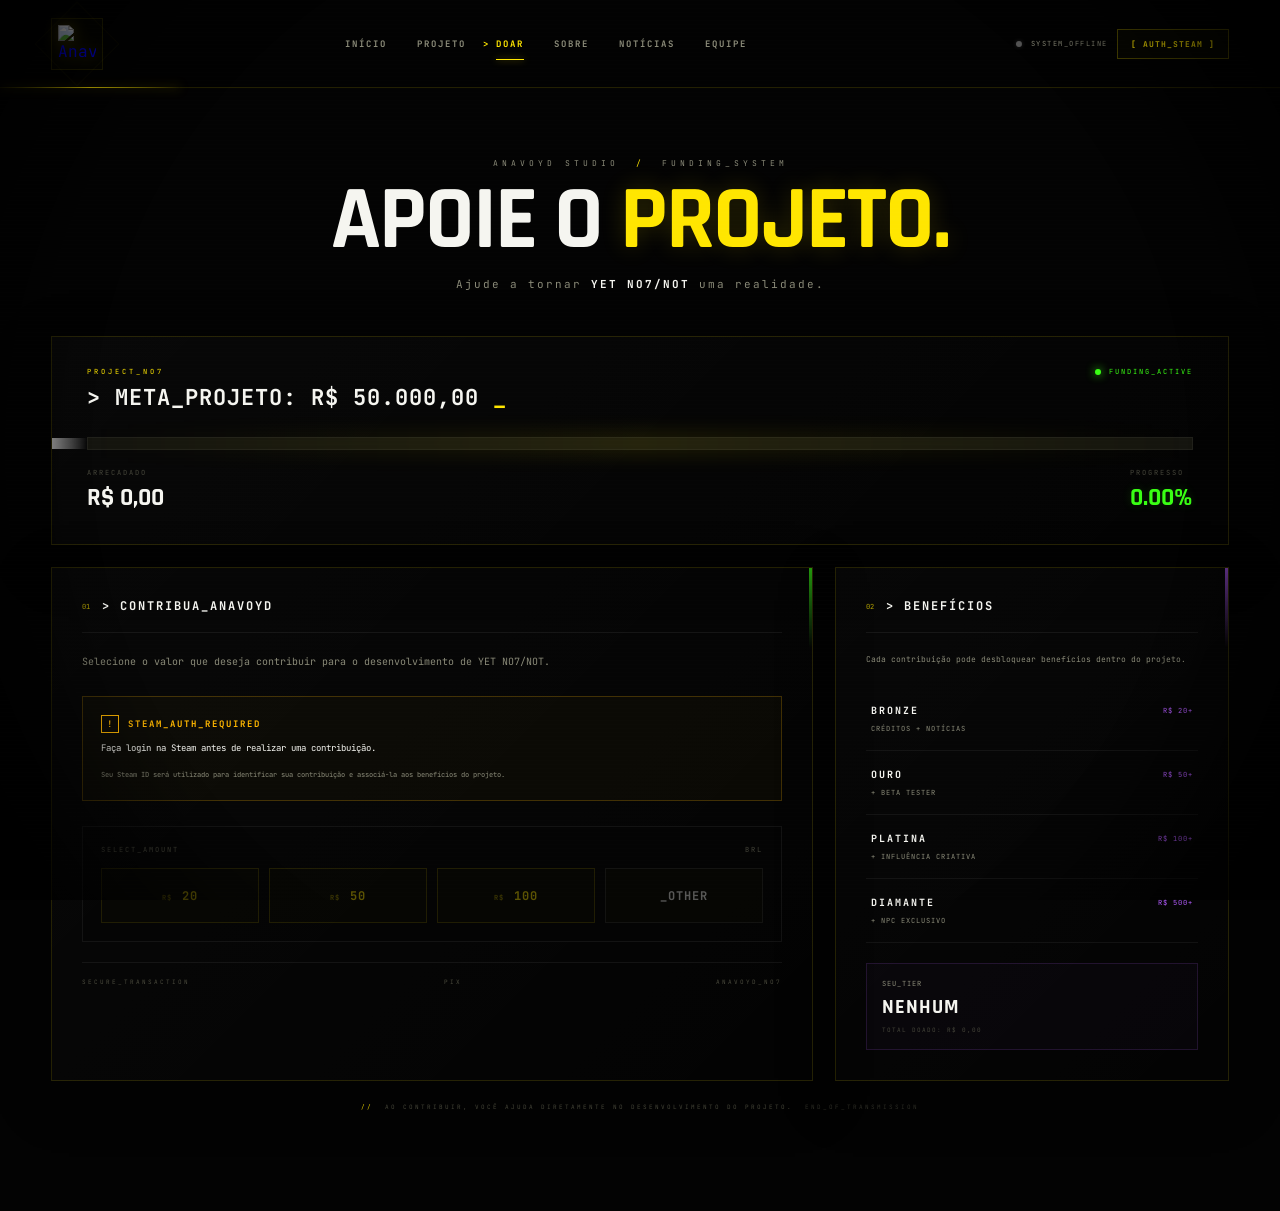
==== index.html @ 427c5f51 "V3" ====
<!doctype html>
<html lang="pt-BR">

<head>

    <meta charset="utf-8">

    <meta
        name="viewport"
        content="width=device-width, initial-scale=1.0"
    >

    <meta
        name="description"
        content="Anavoyd Studio — Apoie o desenvolvimento de YET NO7/NOT"
    >

    <title>Anavoyd — Doar</title>

    <link
        rel="icon"
        type="image/x-icon"
        href="images/anavoyd.ico"
    >

    <link
        rel="stylesheet"
        href="css/style.css"
    >

    <link
        rel="preconnect"
        href="https://fonts.googleapis.com"
    >

    <link
        rel="preconnect"
        href="https://fonts.gstatic.com"
        crossorigin
    >

    <link
        href="https://fonts.googleapis.com/css2?family=JetBrains+Mono:wght@300;400;700&family=Rajdhani:wght@500;700&display=swap"
        rel="stylesheet"
    >


    <!-- =====================================================
         FIREBASE
    ====================================================== -->

    <script type="module">

        import {
            initializeApp
        } from "https://www.gstatic.com/firebasejs/9.22.0/firebase-app.js";

        import {
            getFirestore
        } from "https://www.gstatic.com/firebasejs/9.22.0/firebase-firestore.js";


        const firebaseConfig = {

            apiKey:
                "AIzaSyAVt79Qbzzy_sz0B_B2kDgjK9oX3xMTt6Y",

            authDomain:
                "anavoydstudiodonate.firebaseapp.com",

            projectId:
                "anavoydstudiodonate",

            storageBucket:
                "anavoydstudiodonate.firebasestorage.app",

            messagingSenderId:
                "30138913339",

            appId:
                "1:30138913339:web:ad95b9d1d5a580e8cd821e",

            measurementId:
                "G-1783LPREVW"

        };


        const app =
            initializeApp(firebaseConfig);


        window.db =
            getFirestore(app);

    </script>

</head>


<body>


    <!-- =====================================================
         FUNDO
    ====================================================== -->

    <div class="bg-back-image"></div>

    <div class="crt-overlay"></div>

    <div class="vignette"></div>


    <!-- =====================================================
         CONTAINER
    ====================================================== -->

    <div class="terminal-container">


        <!-- =================================================
             HEADER
        ================================================== -->

        <header class="sys-header">


            <!-- LOGO -->

            <a
                href="inicio.html"
                class="brand-link"
            >

                <div class="logo-box">

                    <img
                        src="images/anavoyd.png"
                        alt="Anavoyd Studio"
                        class="brand-img"
                    >

                </div>

            </a>


            <!-- NAVEGAÇÃO -->

            <nav class="main-nav">

                <a href="inicio.html">
                    INÍCIO
                </a>

                <a href="projeto.html">
                    PROJETO
                </a>

                <a
                    href="index.html"
                    class="active"
                >
                    DOAR
                </a>

                <a href="sobre.html">
                    SOBRE
                </a>

                <a href="noticias.html">
                    NOTÍCIAS
                </a>

                <a href="equipe.html">
                    EQUIPE
                </a>

            </nav>


            <!-- STEAM -->

            <div class="auth-box">

                <span
                    id="statusIndicator"
                    class="status-indicator offline"
                ></span>

                <span
                    id="steamStatus"
                    class="sys-text"
                >
                    SYSTEM_OFFLINE
                </span>

                <button
                    id="steamBtn"
                    class="cyber-btn auth-btn"
                >
                    [ AUTH_STEAM ]
                </button>

            </div>

        </header>


        <!-- =================================================
             CONTEÚDO
        ================================================== -->

        <main class="donation-page">


            <!-- =================================================
                 INTRO
            ================================================== -->

            <section class="donation-intro">

                <div class="system-label">

                    ANAVOYD STUDIO
                    <span>/</span>
                    FUNDING_SYSTEM

                </div>


                <h1>

                    APOIE O
                    <span>PROJETO.</span>

                </h1>


                <p>

                    Ajude a tornar
                    <strong>
                        YET NO7/NOT
                    </strong>
                    uma realidade.

                </p>

            </section>


            <!-- =================================================
                 META
            ================================================== -->

            <section class="donation-goal cyber-panel">


                <div class="goal-header">

                    <div>

                        <span class="terminal-label">
                            PROJECT_NO7
                        </span>

                        <h2 id="meta-title">

                            &gt; META_PROJETO:
                            R$ 50.000,00

                            <span class="cursor">
                                _
                            </span>

                        </h2>

                    </div>


                    <div class="goal-status">

                        <span class="status-dot"></span>

                        FUNDING_ACTIVE

                    </div>

                </div>


                <!-- BARRA -->

                <div class="bar-container">

                    <div class="bar-track"></div>

                    <div
                        id="progress"
                        class="bar-fill"
                        style="width: 0%;"
                    ></div>

                    <div class="bar-glow"></div>

                </div>


                <!-- ESTATÍSTICAS -->

                <div class="meta-stats">

                    <div>

                        <span class="stat-label">
                            ARRECADADO
                        </span>

                        <span
                            id="currentAmount"
                            class="stat-value"
                        >
                            R$ 0,00
                        </span>

                    </div>


                    <div class="percentage-box">

                        <span class="stat-label">
                            PROGRESSO
                        </span>

                        <span
                            id="percentage"
                            class="stat-value highlight-green"
                        >
                            0.00%
                        </span>

                    </div>

                </div>

            </section>


            <!-- =================================================
                 ÁREA PRINCIPAL
            ================================================== -->

            <section class="donation-grid">


                <!-- =================================================
                     DOAÇÃO
                ================================================== -->

                <div class="donation-main cyber-panel block-green">


                    <div class="panel-heading">

                        <span class="panel-index">
                            01
                        </span>

                        <h2 class="panel-title">
                            &gt; CONTRIBUA_ANAVOYD
                        </h2>

                    </div>


                    <p class="donation-description">

                        Selecione o valor que deseja
                        contribuir para o desenvolvimento
                        de YET NO7/NOT.

                    </p>


                    <!-- =================================================
                         STEAM
                    ================================================== -->

                    <div
                        id="steamWarning"
                        class="warning-box"
                    >

                        <div class="warning-title">

                            <span class="warning-icon">
                                !
                            </span>

                            STEAM_AUTH_REQUIRED

                        </div>


                        <p>

                            Faça login na Steam antes de
                            realizar uma contribuição.

                        </p>


                        <small>

                            Seu Steam ID será utilizado para
                            identificar sua contribuição e
                            associá-la aos benefícios do projeto.

                        </small>

                    </div>


                    <!-- =================================================
                         PIX
                    ================================================== -->

                    <div class="donation-selector">


                        <div class="selector-header">

                            <span>
                                SELECT_AMOUNT
                            </span>

                            <span>
                                BRL
                            </span>

                        </div>


                        <div
                            id="pixButtonsContainer"
                            class="pix-btns disabled"
                        >

                            <button
                                class="btn-pix cyber-btn"
                                data-amount="20"
                            >
                                <span>R$</span>
                                20
                            </button>


                            <button
                                class="btn-pix cyber-btn"
                                data-amount="50"
                            >
                                <span>R$</span>
                                50
                            </button>


                            <button
                                class="btn-pix cyber-btn"
                                data-amount="100"
                            >
                                <span>R$</span>
                                100
                            </button>


                            <button
                                id="pixCustomBtn"
                                class="btn-pix cyber-btn custom"
                            >
                                _OTHER
                            </button>

                        </div>

                    </div>


                    <div class="donation-footer">

                        <span>
                            SECURE_TRANSACTION
                        </span>

                        <span>
                            PIX
                        </span>

                        <span>
                            ANAVOYD_NO7
                        </span>

                    </div>

                </div>


                <!-- =================================================
                     TIERS
                ================================================== -->

                <aside
                    class="donation-tiers cyber-panel block-purple"
                >


                    <div class="panel-heading">

                        <span class="panel-index">
                            02
                        </span>

                        <h2 class="panel-title">
                            &gt; BENEFÍCIOS
                        </h2>

                    </div>


                    <p class="tier-intro">

                        Cada contribuição pode desbloquear
                        benefícios dentro do projeto.

                    </p>


                    <div class="tier-list">


                        <div class="tier-item">

                            <div>

                                <span class="tier-name">
                                    BRONZE
                                </span>

                                <span class="tier-value">
                                    R$ 20+
                                </span>

                            </div>

                            <span class="tier-desc">
                                CRÉDITOS + NOTÍCIAS
                            </span>

                        </div>


                        <div class="tier-item">

                            <div>

                                <span class="tier-name">
                                    OURO
                                </span>

                                <span class="tier-value">
                                    R$ 50+
                                </span>

                            </div>

                            <span class="tier-desc">
                                + BETA TESTER
                            </span>

                        </div>


                        <div class="tier-item">

                            <div>

                                <span class="tier-name">
                                    PLATINA
                                </span>

                                <span class="tier-value">
                                    R$ 100+
                                </span>

                            </div>

                            <span class="tier-desc">
                                + INFLUÊNCIA CRIATIVA
                            </span>

                        </div>


                        <div class="tier-item">

                            <div>

                                <span class="tier-name">
                                    DIAMANTE
                                </span>

                                <span class="tier-value">
                                    R$ 500+
                                </span>

                            </div>

                            <span class="tier-desc">
                                + NPC EXCLUSIVO
                            </span>

                        </div>

                    </div>


                    <!-- TIER ATUAL -->

                    <div
                        id="currentTier"
                        class="tier-status"
                    >

                        <span>
                            SEU_TIER
                        </span>

                        <strong class="status-null">
                            NENHUM
                        </strong>

                        <small>
                            TOTAL DOADO:
                            R$ 0,00
                        </small>

                    </div>

                </aside>

            </section>


            <!-- =================================================
                 AVISO FINAL
            ================================================== -->

            <section class="donation-note">

                <span class="note-symbol">
                    //
                </span>

                <span>
                    AO CONTRIBUIR, VOCÊ AJUDA DIRETAMENTE
                    NO DESENVOLVIMENTO DO PROJETO.
                </span>

                <span class="note-end">
                    END_OF_TRANSMISSION
                </span>

            </section>

        </main>

    </div>


    <!-- =====================================================
         MODAL PIX
    ====================================================== -->

    <div
        id="pixModal"
        class="modal hidden"
    >

        <div
            class="modal-content cyber-panel highlight-panel"
        >

            <div class="modal-header">

                <h3>
                    &gt; UPLINK_PAGAMENTO
                </h3>

                <button
                    id="closePixBtn"
                    class="close-btn"
                >
                    [X]
                </button>

            </div>


            <div
                id="qrcode"
                class="qr-box"
            ></div>


            <div class="input-group">

                <label for="pixKeyDisplay">
                    CHAVE_PIX_CÓPIA_COLA:
                </label>

                <input
                    type="text"
                    id="pixKeyDisplay"
                    class="cyber-input"
                    value=""
                    readonly
                >

            </div>


            <button
                id="confirmPixBtn"
                class="cyber-btn confirm-btn"
            >
                &gt; CONFIRMAR_PAGAMENTO
            </button>

        </div>

    </div>


    <!-- =====================================================
         QR CODE
    ====================================================== -->

    <script
        src="https://cdnjs.cloudflare.com/ajax/libs/qrcodejs/1.0.0/qrcode.min.js"
    ></script>


    <!-- =====================================================
         JAVASCRIPT PRINCIPAL
    ====================================================== -->

    <script
        type="module"
        src="js/main.js"
    ></script>


</body>

</html>
---- css/style.css ----
/* =========================================================
   ANAVOYD STUDIO — DONATION SYSTEM
========================================================= */

:root {

    --black: #030303;
    --black-soft: #080808;
    --black-panel: #0b0b09;

    --yellow: #ffe600;
    --gold: #ffb700;

    --white: #f5f5f0;
    --gray: #8a8a78;
    --dark-gray: #45453a;

    --green: #39ff14;
    --purple: #b45cff;

    --border: rgba(255, 230, 0, 0.13);
    --border-soft: rgba(255, 255, 255, 0.06);

    --font-mono:
        'JetBrains Mono',
        monospace;

    --font-display:
        'Rajdhani',
        sans-serif;
}


/* =========================================================
   RESET
========================================================= */

* {
    margin: 0;
    padding: 0;
    box-sizing: border-box;
}


html {
    width: 100%;
    min-height: 100%;
    background: var(--black);
    scroll-behavior: smooth;
}


body {

    width: 100%;
    min-height: 100vh;

    background: var(--black);

    color: var(--white);

    font-family: var(--font-mono);

    overflow-x: hidden;

    position: relative;
}


/* =========================================================
   SELEÇÃO
========================================================= */

::selection {

    background: var(--yellow);
    color: #000;

}


/* =========================================================
   FUNDO
========================================================= */

body::before {

    content: "";

    position: fixed;

    inset: 0;

    pointer-events: none;

    background:

        radial-gradient(
            circle at 50% 40%,
            rgba(255, 230, 0, 0.055),
            transparent 25%
        ),

        radial-gradient(
            circle at 15% 80%,
            rgba(255, 183, 0, 0.035),
            transparent 25%
        ),

        radial-gradient(
            circle at 85% 15%,
            rgba(180, 92, 255, 0.025),
            transparent 25%
        );

    z-index: -20;

}


/* =========================================================
   IMAGEM DE FUNDO
========================================================= */

.bg-back-image {

    position: fixed;

    inset: 0;

    z-index: -30;

    background:

        linear-gradient(
            rgba(0,0,0,0.84),
            rgba(0,0,0,0.93)
        ),

        url("../images/background.jpg");

    background-position: center;
    background-size: cover;

    filter:
        grayscale(1)
        contrast(1.2);

    opacity: 0.16;

    animation:
        backgroundBreath 12s ease-in-out infinite;

}


@keyframes backgroundBreath {

    0%,
    100% {
        transform: scale(1);
        opacity: 0.12;
    }

    50% {
        transform: scale(1.04);
        opacity: 0.19;
    }

}


/* =========================================================
   GRID TECNOLÓGICO
========================================================= */

.bg-back-image::after {

    content: "";

    position: absolute;

    inset: 0;

    background:

        linear-gradient(
            rgba(255,230,0,0.025) 1px,
            transparent 1px
        ),

        linear-gradient(
            90deg,
            rgba(255,230,0,0.025) 1px,
            transparent 1px
        );

    background-size: 55px 55px;

    transform:
        perspective(650px)
        rotateX(60deg)
        scale(1.7);

    transform-origin:
        center bottom;

    animation:
        gridTravel 20s linear infinite;

}


@keyframes gridTravel {

    from {
        background-position:
            0 0,
            0 0;
    }

    to {
        background-position:
            0 55px,
            55px 0;
    }

}


/* =========================================================
   CRT
========================================================= */

.crt-overlay {

    position: fixed;

    inset: 0;

    pointer-events: none;

    z-index: 90;

    background:

        repeating-linear-gradient(
            0deg,
            transparent 0,
            transparent 3px,
            rgba(255,255,255,0.018) 4px
        );

    opacity: 0.8;

    animation:
        crtMove 9s linear infinite;

}


@keyframes crtMove {

    from {
        background-position: 0 0;
    }

    to {
        background-position: 0 100vh;
    }

}


/* =========================================================
   VINHETA
========================================================= */

.vignette {

    position: fixed;

    inset: 0;

    pointer-events: none;

    z-index: 95;

    background:

        radial-gradient(
            circle at center,
            transparent 70%,
            rgba(0,0,0,0.9) 100%
        );

}


/* =========================================================
   PARTÍCULAS
========================================================= */

body::after {

    content: "";

    position: fixed;

    inset: 0;

    pointer-events: none;

    z-index: -2;

    background-image:

        radial-gradient(
            circle,
            rgba(255,230,0,0.5) 1px,
            transparent 1px
        );

    background-size:
        130px 130px;

    opacity: 0.18;

    animation:
        particleDrift 25s linear infinite;

}


@keyframes particleDrift {

    from {
        background-position:
            0 0;
    }

    to {
        background-position:
            130px -130px;
    }

}


/* =========================================================
   CONTAINER
========================================================= */

.terminal-container {

    position: relative;

    width: 100%;

    min-height: 100vh;

    padding-bottom: 70px;

}


/* =========================================================
   HEADER
========================================================= */

.sys-header {

    position: sticky;

    top: 0;

    width: 100%;

    min-height: 88px;

    padding:
        0 4%;

    display: flex;

    align-items: center;

    justify-content: space-between;

    gap: 30px;

    background:
        rgba(3,3,3,0.78);

    border-bottom:
        1px solid
        var(--border);

    backdrop-filter:
        blur(12px);

    z-index: 50;

    animation:
        headerAppear 0.8s ease both;

}


@keyframes headerAppear {

    from {

        opacity: 0;

        transform:
            translateY(-20px);

    }

    to {

        opacity: 1;

        transform:
            translateY(0);

    }

}


/* =========================================================
   LINHA DO HEADER
========================================================= */

.sys-header::after {

    content: "";

    position: absolute;

    left: 0;

    bottom: -1px;

    width: 180px;

    height: 1px;

    background:

        linear-gradient(
            90deg,
            transparent,
            var(--yellow),
            transparent
        );

    box-shadow:
        0 0 10px
        rgba(255,230,0,0.5);

    animation:
        headerScan 5s ease-in-out infinite;

}


@keyframes headerScan {

    0%,
    100% {
        left: 0;
        width: 140px;
    }

    50% {
        left: 35%;
        width: 260px;
    }

    75% {
        left: 70%;
        width: 90px;
    }

}


/* =========================================================
   LOGO
========================================================= */

.brand-link {

    display: block;

    text-decoration: none;

}


.logo-box {

    width: 52px;
    height: 52px;

    display: flex;

    align-items: center;
    justify-content: center;

    border:
        1px solid
        var(--border);

    background:
        rgba(255,230,0,0.015);

    position: relative;

    transition:
        0.3s ease;

}


.logo-box::before {

    content: "";

    position: absolute;

    inset: -5px;

    border:
        1px solid
        rgba(255,230,0,0.04);

    transform:
        rotate(45deg);

    transition:
        0.4s ease;

}


.logo-box:hover {

    border-color:
        rgba(255,230,0,0.5);

    box-shadow:
        0 0 25px
        rgba(255,230,0,0.1);

}


.logo-box:hover::before {

    transform:
        rotate(135deg);

    border-color:
        rgba(255,230,0,0.2);

}


.brand-img {

    width: 38px;
    height: 38px;

    object-fit: contain;

    filter:
        drop-shadow(
            0 0 8px
            rgba(255,230,0,0.35)
        );

    transition:
        0.3s ease;

}


.logo-box:hover .brand-img {

    transform:
        scale(1.08);

}


/* =========================================================
   NAVEGAÇÃO
========================================================= */

.main-nav {

    display: flex;

    align-items: center;

    justify-content: center;

    gap: 30px;

    flex: 1;

}


.main-nav a {

    position: relative;

    color:
        var(--gray);

    text-decoration: none;

    font-size: 9px;

    font-weight: 700;

    letter-spacing: 2px;

    padding:
        12px 0;

    transition:
        0.25s ease;

}


.main-nav a::before {

    content: ">";

    position: absolute;

    left: -13px;

    color:
        var(--yellow);

    opacity: 0;

    transform:
        translateX(-5px);

    transition:
        0.25s ease;

}


.main-nav a::after {

    content: "";

    position: absolute;

    left: 0;

    bottom: 2px;

    width: 0;

    height: 1px;

    background:
        var(--yellow);

    box-shadow:
        0 0 7px
        rgba(255,230,0,0.6);

    transition:
        width 0.3s ease;

}


.main-nav a:hover {

    color:
        var(--white);

    transform:
        translateY(-2px);

}


.main-nav a:hover::before,
.main-nav a.active::before {

    opacity: 1;

    transform:
        translateX(0);

}


.main-nav a:hover::after,
.main-nav a.active::after {

    width: 100%;

}


.main-nav a.active {

    color:
        var(--yellow);

}


/* =========================================================
   AUTH
========================================================= */

.auth-box {

    min-width: 240px;

    display: flex;

    align-items: center;

    justify-content: flex-end;

    gap: 9px;

}


.status-indicator {

    width: 6px;
    height: 6px;

    border-radius: 50%;

}


.status-indicator.offline {

    background:
        #555;

    box-shadow:
        0 0 5px
        rgba(255,255,255,0.15);

}


.status-indicator.online {

    background:
        var(--green);

    box-shadow:
        0 0 10px
        var(--green);

    animation:
        statusPulse 1.5s infinite;

}


@keyframes statusPulse {

    50% {
        opacity: 0.35;
        transform: scale(0.7);
    }

}


.sys-text {

    color:
        var(--gray);

    font-size: 7px;

    letter-spacing: 1.5px;

}


/* =========================================================
   BOTÃO BASE
========================================================= */

.cyber-btn {

    position: relative;

    border:
        1px solid
        rgba(255,230,0,0.3);

    background:
        rgba(255,230,0,0.025);

    color:
        var(--yellow);

    font-family:
        var(--font-mono);

    font-weight:
        700;

    cursor:
        pointer;

    overflow:
        hidden;

    transition:
        color 0.25s,
        background 0.25s,
        border 0.25s,
        box-shadow 0.25s,
        transform 0.25s;

}


.cyber-btn::before {

    content: "";

    position: absolute;

    top: 0;

    left: -100%;

    width: 100%;

    height: 100%;

    background:
        linear-gradient(
            90deg,
            transparent,
            rgba(255,230,0,0.15),
            transparent
        );

    transition:
        left 0.45s ease;

}


.cyber-btn:hover::before {

    left: 100%;

}


.cyber-btn:hover {

    color:
        #000;

    background:
        var(--yellow);

    border-color:
        var(--yellow);

    box-shadow:
        0 0 20px
        rgba(255,230,0,0.2);

    transform:
        translateY(-2px);

}


.cyber-btn:active {

    transform:
        translateY(0)
        scale(0.97);

}


/* =========================================================
   AUTH BUTTON
========================================================= */

.auth-btn {

    padding:
        9px 13px;

    font-size:
        8px;

    letter-spacing:
        1px;

}


/* =========================================================
   PÁGINA DE DOAÇÃO
========================================================= */

.donation-page {

    width:
        min(1250px, 92%);

    margin:
        0 auto;

    padding:
        70px 0 30px;

}


/* =========================================================
   INTRO
========================================================= */

.donation-intro {

    text-align:
        center;

    margin-bottom:
        45px;

    animation:
        introReveal 0.9s ease both;

}


@keyframes introReveal {

    from {

        opacity: 0;

        transform:
            translateY(25px);

        filter:
            blur(8px);

    }

    to {

        opacity: 1;

        transform:
            translateY(0);

        filter:
            blur(0);

    }

}


.system-label {

    color:
        var(--gray);

    font-size:
        8px;

    letter-spacing:
        4px;

    margin-bottom:
        15px;

}


.system-label span {

    color:
        var(--yellow);

    margin:
        0 8px;

}


.donation-intro h1 {

    font-family:
        var(--font-display);

    font-size:
        clamp(55px, 7vw, 95px);

    line-height:
        0.85;

    letter-spacing:
        -2px;

}


.donation-intro h1 span {

    color:
        var(--yellow);

    text-shadow:
        0 0 25px
        rgba(255,230,0,0.18);

}


.donation-intro p {

    margin-top:
        18px;

    color:
        var(--gray);

    font-size:
        11px;

    letter-spacing:
        2px;

}


.donation-intro strong {

    color:
        var(--white);

}


/* =========================================================
   PAINEL GERAL
========================================================= */

.cyber-panel {

    position:
        relative;

    background:
        linear-gradient(
            135deg,
            rgba(255,255,255,0.025),
            rgba(255,255,255,0.005)
        );

    border:
        1px solid
        var(--border);

    box-shadow:
        0 15px 50px
        rgba(0,0,0,0.35);

    overflow:
        hidden;

}


.cyber-panel::before {

    content: "";

    position:
        absolute;

    top: 0;

    left: -100%;

    width: 35%;

    height: 1px;

    background:
        linear-gradient(
            90deg,
            transparent,
            var(--yellow),
            transparent
        );

    animation:
        panelScan 7s linear infinite;

}


@keyframes panelScan {

    0% {
        left: -40%;
    }

    100% {
        left: 140%;
    }

}


/* =========================================================
   META
========================================================= */

.donation-goal {

    padding:
        30px 35px;

    margin-bottom:
        22px;

    animation:
        panelAppear 0.8s 0.15s ease both;

}


@keyframes panelAppear {

    from {

        opacity: 0;

        transform:
            translateY(25px);

    }

    to {

        opacity: 1;

        transform:
            translateY(0);

    }

}


.goal-header {

    display:
        flex;

    justify-content:
        space-between;

    align-items:
        flex-start;

    gap:
        30px;

    margin-bottom:
        25px;

}


.terminal-label {

    display:
        block;

    color:
        var(--yellow);

    font-size:
        7px;

    letter-spacing:
        3px;

    margin-bottom:
        7px;

}


#meta-title {

    font-family:
        var(--font-mono);

    font-size:
        clamp(15px, 2vw, 22px);

    font-weight:
        700;

    letter-spacing:
        1px;

}


.cursor {

    color:
        var(--yellow);

    animation:
        cursorBlink 0.9s infinite;

}


@keyframes cursorBlink {

    50% {
        opacity: 0;
    }

}


.goal-status {

    display:
        flex;

    align-items:
        center;

    gap:
        8px;

    color:
        var(--green);

    font-size:
        7px;

    letter-spacing:
        2px;

    white-space:
        nowrap;

}


.status-dot {

    width:
        6px;

    height:
        6px;

    background:
        var(--green);

    border-radius:
        50%;

    box-shadow:
        0 0 10px
        var(--green);

    animation:
        statusPulse 1.4s infinite;

}


/* =========================================================
   BARRA
========================================================= */

.bar-container {

    position:
        relative;

    width:
        100%;

    height:
        13px;

    margin:
        10px 0 18px;

}


.bar-track {

    position:
        absolute;

    inset:
        0;

    background:
        #15150f;

    border:
        1px solid
        rgba(255,255,255,0.05);

}


.bar-fill {

    position:
        absolute;

    left:
        0;

    top:
        1px;

    bottom:
        1px;

    width:
        0%;

    background:
        linear-gradient(
            90deg,
            #8c7d00,
            var(--yellow),
            #fff27a
        );

    box-shadow:
        0 0 18px
        rgba(255,230,0,0.5);

    transition:
        width 1.5s
        cubic-bezier(.22,.61,.36,1);

}


.bar-fill::after {

    content: "";

    position:
        absolute;

    top: 0;

    left: -80px;

    width: 80px;

    height: 100%;

    background:
        linear-gradient(
            90deg,
            transparent,
            rgba(255,255,255,0.65),
            transparent
        );

    animation:
        progressShine 2.5s linear infinite;

}


@keyframes progressShine {

    to {
        left: 100%;
    }

}


.bar-glow {

    position:
        absolute;

    inset:
        -8px 0;

    pointer-events:
        none;

    background:
        linear-gradient(
            90deg,
            transparent,
            rgba(255,230,0,0.08),
            transparent
        );

    filter:
        blur(8px);

}


/* =========================================================
   ESTATÍSTICAS
========================================================= */

.meta-stats {

    display:
        flex;

    justify-content:
        space-between;

    align-items:
        flex-end;

}


.meta-stats > div {

    display:
        flex;

    flex-direction:
        column;

    gap:
        5px;

}


.stat-label {

    color:
        var(--dark-gray);

    font-size:
        7px;

    letter-spacing:
        2px;

}


.stat-value {

    color:
        var(--white);

    font-family:
        var(--font-display);

    font-size:
        25px;

    font-weight:
        700;

}


.highlight-green {

    color:
        var(--green);

    text-shadow:
        0 0 10px
        rgba(57,255,20,0.18);

}


/* =========================================================
   GRID
========================================================= */

.donation-grid {

    display:
        grid;

    grid-template-columns:
        minmax(0, 1.55fr)
        minmax(300px, 0.8fr);

    gap:
        22px;

}


/* =========================================================
   DOAÇÃO
========================================================= */

.donation-main {

    padding:
        30px;

    animation:
        panelAppear 0.8s 0.25s ease both;

}


.donation-tiers {

    padding:
        30px;

    animation:
        panelAppear 0.8s 0.4s ease both;

}


/* =========================================================
   CABEÇALHO DOS PAINÉIS
========================================================= */

.panel-heading {

    display:
        flex;

    align-items:
        center;

    gap:
        12px;

    padding-bottom:
        18px;

    margin-bottom:
        20px;

    border-bottom:
        1px solid
        var(--border-soft);

}


.panel-index {

    color:
        var(--yellow);

    font-size:
        7px;

    opacity:
        0.7;

}


.panel-title {

    font-size:
        12px;

    letter-spacing:
        2px;

}


/* =========================================================
   DESCRIÇÃO
========================================================= */

.donation-description {

    color:
        var(--gray);

    font-size:
        10px;

    line-height:
        1.8;

    max-width:
        650px;

    margin-bottom:
        25px;

}


/* =========================================================
   WARNING STEAM
========================================================= */

.warning-box {

    position:
        relative;

    padding:
        18px;

    margin-bottom:
        25px;

    border:
        1px solid
        rgba(255,183,0,0.22);

    background:
        rgba(255,183,0,0.025);

    color:
        var(--gray);

    animation:
        warningPulse 4s ease-in-out infinite;

}


@keyframes warningPulse {

    0%,
    100% {
        border-color:
            rgba(255,183,0,0.16);
    }

    50% {
        border-color:
            rgba(255,183,0,0.38);
    }

}


.warning-title {

    display:
        flex;

    align-items:
        center;

    gap:
        9px;

    color:
        var(--gold);

    font-size:
        9px;

    font-weight:
        700;

    letter-spacing:
        2px;

    margin-bottom:
        9px;

}


.warning-icon {

    display:
        inline-flex;

    align-items:
        center;

    justify-content:
        center;

    width:
        18px;

    height:
        18px;

    border:
        1px solid
        var(--gold);

    color:
        var(--gold);

    font-weight:
        700;

}


.warning-box p {

    font-size:
        9px;

    color:
        var(--white);

    margin-bottom:
        7px;

}


.warning-box small {

    color:
        var(--gray);

    font-size:
        7px;

    line-height:
        1.7;

}


/* =========================================================
   SELETOR
========================================================= */

.donation-selector {

    border:
        1px solid
        var(--border-soft);

    padding:
        18px;

    background:
        rgba(0,0,0,0.22);

}


.selector-header {

    display:
        flex;

    justify-content:
        space-between;

    color:
        var(--dark-gray);

    font-size:
        7px;

    letter-spacing:
        2px;

    margin-bottom:
        14px;

}


.pix-btns {

    display:
        grid;

    grid-template-columns:
        repeat(4, 1fr);

    gap:
        10px;

}


.btn-pix {

    min-height:
        55px;

    font-size:
        12px;

    letter-spacing:
        1px;

}


.btn-pix span {

    font-size:
        7px;

    opacity:
        0.6;

    margin-right:
        2px;

}


.btn-pix.custom {

    color:
        var(--white);

    border-color:
        rgba(255,255,255,0.15);

}


.btn-pix.custom:hover {

    color:
        #000;

    border-color:
        var(--white);

    background:
        var(--white);

}


/* =========================================================
   ESTADO DESABILITADO
========================================================= */

.pix-btns.disabled {

    opacity:
        0.35;

}


.pix-btns.disabled .cyber-btn {

    cursor:
        not-allowed;

}


.pix-btns.disabled .cyber-btn:hover {

    transform:
        none;

    color:
        var(--yellow);

    background:
        rgba(255,230,0,0.025);

    border-color:
        rgba(255,230,0,0.3);

    box-shadow:
        none;

}


/* =========================================================
   FOOTER DA DOAÇÃO
========================================================= */

.donation-footer {

    display:
        flex;

    justify-content:
        space-between;

    margin-top:
        20px;

    padding-top:
        15px;

    border-top:
        1px solid
        var(--border-soft);

    color:
        #4a4a3d;

    font-size:
        6px;

    letter-spacing:
        2px;

}


/* =========================================================
   TIERS
========================================================= */

.tier-intro {

    color:
        var(--gray);

    font-size:
        8px;

    line-height:
        1.7;

    margin-bottom:
        20px;

}


.tier-list {

    display:
        flex;

    flex-direction:
        column;

}


.tier-item {

    position:
        relative;

    display:
        flex;

    flex-direction:
        column;

    gap:
        7px;

    padding:
        17px 5px;

    border-bottom:
        1px solid
        var(--border-soft);

    transition:
        0.3s ease;

}


.tier-item::before {

    content:
        "";

    position:
        absolute;

    left:
        -30px;

    top:
        0;

    width:
        2px;

    height:
        100%;

    background:
        var(--purple);

    transform:
        scaleY(0);

    transform-origin:
        bottom;

    transition:
        transform
        0.3s ease;

}


.tier-item:hover {

    padding-left:
        12px;

    background:
        rgba(180,92,255,0.025);

}


.tier-item:hover::before {

    transform:
        scaleY(1);

}


.tier-item > div {

    display:
        flex;

    justify-content:
        space-between;

    align-items:
        center;

}


.tier-name {

    color:
        var(--white);

    font-size:
        10px;

    font-weight:
        700;

    letter-spacing:
        2px;

}


.tier-value {

    color:
        var(--purple);

    font-size:
        7px;

    letter-spacing:
        1px;

}


.tier-desc {

    color:
        var(--gray);

    font-size:
        7px;

    letter-spacing:
        1px;

}


/* =========================================================
   TIER ATUAL
========================================================= */

.tier-status {

    display:
        flex;

    flex-direction:
        column;

    gap:
        6px;

    margin-top:
        20px;

    padding:
        15px;

    border:
        1px solid
        rgba(180,92,255,0.15);

    background:
        rgba(180,92,255,0.025);

    color:
        var(--gray);

    font-size:
        7px;

    letter-spacing:
        1px;

}


.tier-status strong {

    font-family:
        var(--font-display);

    font-size:
        20px;

    color:
        var(--white);

}


.tier-status small {

    color:
        var(--dark-gray);

    font-size:
        6px;

}


/* =========================================================
   NOTA
========================================================= */

.donation-note {

    display:
        flex;

    align-items:
        center;

    justify-content:
        center;

    gap:
        12px;

    margin-top:
        22px;

    color:
        #4c4c3e;

    font-size:
        6px;

    letter-spacing:
        2px;

    text-align:
        center;

}


.note-symbol {

    color:
        var(--yellow);

}


.note-end {

    color:
        #303028;

}


/* =========================================================
   MODAL
========================================================= */

.modal {

    position:
        fixed;

    inset:
        0;

    display:
        flex;

    align-items:
        center;

    justify-content:
        center;

    padding:
        20px;

    background:
        rgba(0,0,0,0.82);

    backdrop-filter:
        blur(8px);

    z-index:
        100;

    animation:
        modalBackground 0.3s ease both;

}


.modal.hidden {

    display:
        none;

}


@keyframes modalBackground {

    from {
        opacity:
            0;
    }

    to {
        opacity:
            1;
    }

}


.modal-content {

    width:
        min(500px, 100%);

    padding:
        28px;

    animation:
        modalAppear 0.4s
        cubic-bezier(.22,.61,.36,1)
        both;

}


@keyframes modalAppear {

    from {

        opacity:
            0;

        transform:
            scale(0.92)
            translateY(20px);

    }

    to {

        opacity:
            1;

        transform:
            scale(1)
            translateY(0);

    }

}


.modal-header {

    display:
        flex;

    justify-content:
        space-between;

    align-items:
        center;

    margin-bottom:
        25px;

}


.modal-header h3 {

    font-size:
        11px;

    letter-spacing:
        2px;

    color:
        var(--yellow);

}


.close-btn {

    border:
        1px solid
        rgba(255,255,255,0.15);

    background:
        transparent;

    color:
        var(--gray);

    padding:
        6px 9px;

    font-family:
        var(--font-mono);

    cursor:
        pointer;

    transition:
        0.25s;

}


.close-btn:hover {

    color:
        var(--yellow);

    border-color:
        var(--yellow);

}


/* =========================================================
   QR
========================================================= */

.qr-box {

    min-height:
        240px;

    display:
        flex;

    align-items:
        center;

    justify-content:
        center;

    padding:
        20px;

    margin-bottom:
        20px;

    background:
        #fff;

    border:
        4px solid
        var(--yellow);

    box-shadow:
        0 0 30px
        rgba(255,230,0,0.15);

}


/* =========================================================
   INPUT
========================================================= */

.input-group {

    display:
        flex;

    flex-direction:
        column;

    gap:
        8px;

    margin-bottom:
        15px;

}


.input-group label {

    color:
        var(--gray);

    font-size:
        7px;

    letter-spacing:
        2px;

}


.cyber-input {

    width:
        100%;

    padding:
        13px;

    background:
        #050505;

    border:
        1px solid
        var(--border);

    color:
        var(--white);

    font-family:
        var(--font-mono);

    font-size:
        9px;

    outline:
        none;

}


.cyber-input:focus {

    border-color:
        var(--yellow);

    box-shadow:
        0 0 15px
        rgba(255,230,0,0.08);

}


.confirm-btn {

    width:
        100%;

    padding:
        13px;

    font-size:
        8px;

}


/* =========================================================
   CORES
========================================================= */

.block-green::after {

    content:
        "";

    position:
        absolute;

    right:
        0;

    top:
        0;

    width:
        3px;

    height:
        80px;

    background:
        linear-gradient(
            var(--green),
            transparent
        );

    opacity:
        0.6;

}


.block-purple::after {

    content:
        "";

    position:
        absolute;

    right:
        0;

    top:
        0;

    width:
        3px;

    height:
        80px;

    background:
        linear-gradient(
            var(--purple),
            transparent
        );

    opacity:
        0.6;

}


/* =========================================================
   ANIMAÇÃO DE ENTRADA DOS TIERS
========================================================= */

.tier-item:nth-child(1) {
    animation:
        tierAppear 0.5s 0.5s ease both;
}

.tier-item:nth-child(2) {
    animation:
        tierAppear 0.5s 0.6s ease both;
}

.tier-item:nth-child(3) {
    animation:
        tierAppear 0.5s 0.7s ease both;
}

.tier-item:nth-child(4) {
    animation:
        tierAppear 0.5s 0.8s ease both;
}


@keyframes tierAppear {

    from {

        opacity:
            0;

        transform:
            translateX(20px);

    }

    to {

        opacity:
            1;

        transform:
            translateX(0);

    }

}


/* =========================================================
   RESPONSIVO — TABLET
========================================================= */

@media (max-width: 1000px) {

    .sys-header {

        padding:
            18px 4%;

        flex-wrap:
            wrap;

    }


    .main-nav {

        order:
            3;

        width:
            100%;

        flex-basis:
            100%;

        padding-top:
            8px;

        padding-bottom:
            5px;

        overflow-x:
            auto;

    }


    .auth-box {

        min-width:
            auto;

    }


    .donation-grid {

        grid-template-columns:
            1fr;

    }


    .donation-tiers {

        order:
            2;

    }

}


/* =========================================================
   RESPONSIVO — MOBILE
========================================================= */

@media (max-width: 700px) {

    .terminal-container {

        padding-bottom:
            30px;

    }


    .sys-header {

        position:
            relative;

        min-height:
            auto;

        padding:
            15px 5%;

        gap:
            15px;

    }


    .logo-box {

        width:
            42px;

        height:
            42px;

    }


    .brand-img {

        width:
            30px;

        height:
            30px;

    }


    .auth-box {

        gap:
            5px;

    }


    .sys-text {

        display:
            none;

    }


    .auth-btn {

        padding:
            8px;

        font-size:
            7px;

    }


    .main-nav {

        gap:
            20px;

        justify-content:
            flex-start;

        padding:
            5px 5px 10px;

        scrollbar-width:
            none;

    }


    .main-nav::-webkit-scrollbar {

        display:
            none;

    }


    .main-nav a {

        flex-shrink:
            0;

        font-size:
            7px;

    }


    .donation-page {

        width:
            92%;

        padding-top:
            45px;

    }


    .donation-intro {

        margin-bottom:
            30px;

    }


    .donation-intro h1 {

        font-size:
            55px;

    }


    .donation-intro p {

        font-size:
            8px;

        line-height:
            1.7;

    }


    .donation-goal {

        padding:
            22px;

    }


    .goal-header {

        flex-direction:
            column;

        gap:
            15px;

    }


    .goal-status {

        align-self:
            flex-start;

    }


    .meta-stats {

        align-items:
            flex-start;

    }


    .stat-value {

        font-size:
            21px;

    }


    .donation-main,
    .donation-tiers {

        padding:
            22px;

    }


    .pix-btns {

        grid-template-columns:
            repeat(2, 1fr);

    }


    .donation-footer {

        flex-wrap:
            wrap;

        gap:
            8px;

    }


    .donation-note {

        flex-direction:
            column;

        line-height:
            1.7;

    }

}


/* =========================================================
   RESPONSIVO — CELULAR PEQUENO
========================================================= */

@media (max-width: 430px) {

    .main-nav {

        gap:
            16px;

    }


    .donation-intro h1 {

        font-size:
            45px;

    }


    #meta-title {

        font-size:
            12px;

    }


    .stat-value {

        font-size:
            18px;

    }


    .btn-pix {

        min-height:
            50px;

    }


    .tier-name {

        font-size:
            9px;

    }

}


/* =========================================================
   REDUZIR ANIMAÇÕES
========================================================= */

@media (prefers-reduced-motion: reduce) {

    *,
    *::before,
    *::after {

        animation-duration:
            0.01ms !important;

        animation-iteration-count:
            1 !important;

        scroll-behavior:
            auto !important;

        transition-duration:
            0.01ms !important;

    }

}
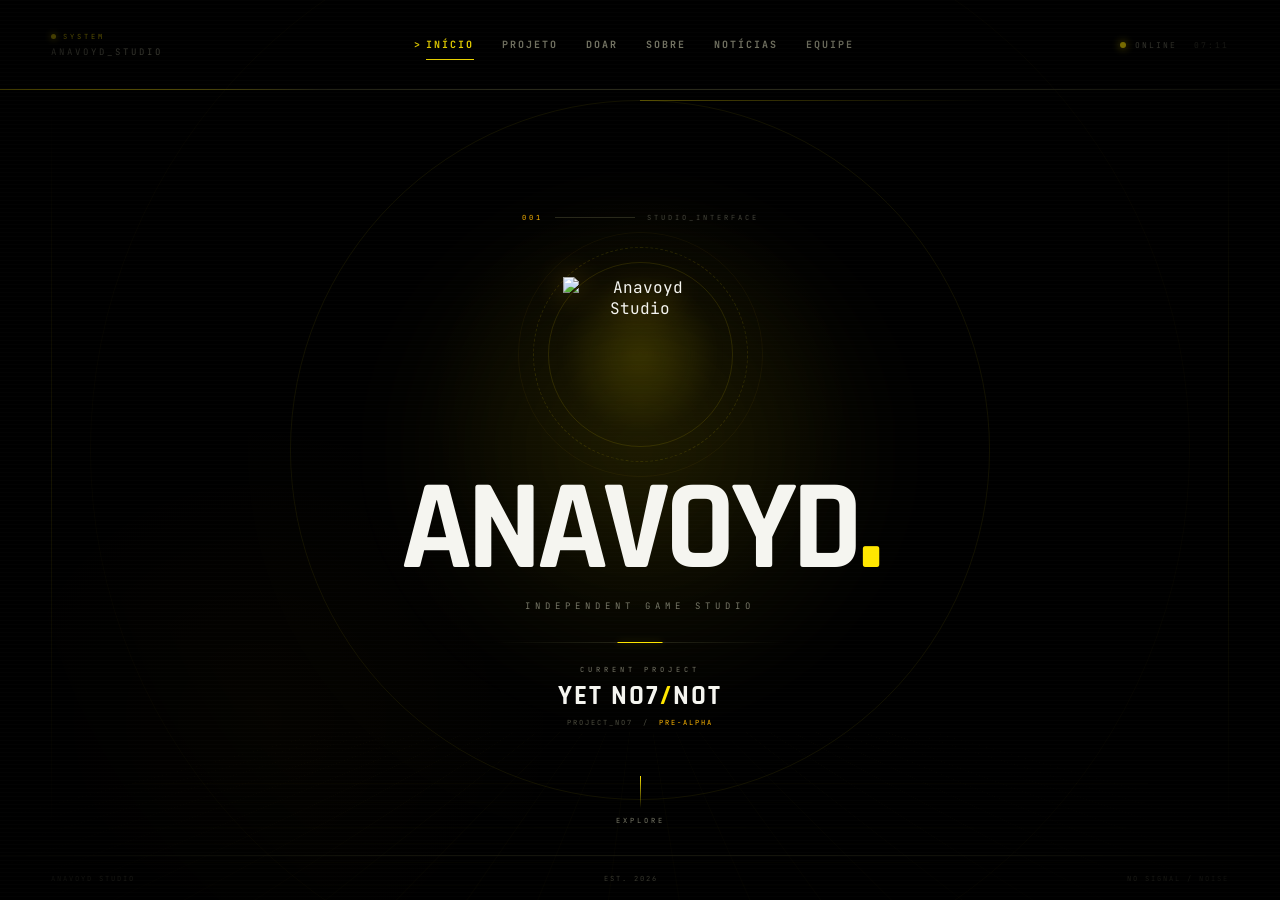
==== commit e7a65b03: "v3.1" ====
--- a/index.html
+++ b/index.html
@@ -12,10 +12,10 @@
 
     <meta
         name="description"
-        content="Anavoyd Studio — Apoie o desenvolvimento de YET NO7/NOT"
-    >
-
-    <title>Anavoyd — Doar</title>
+        content="Anavoyd Studio"
+    >
+
+    <title>Anavoyd Studio</title>
 
     <link
         rel="icon"
@@ -25,7 +25,7 @@
 
     <link
         rel="stylesheet"
-        href="css/style.css"
+        href="css/inicio.css"
     >
 
     <link
@@ -44,57 +44,6 @@
         rel="stylesheet"
     >
 
-
-    <!-- =====================================================
-         FIREBASE
-    ====================================================== -->
-
-    <script type="module">
-
-        import {
-            initializeApp
-        } from "https://www.gstatic.com/firebasejs/9.22.0/firebase-app.js";
-
-        import {
-            getFirestore
-        } from "https://www.gstatic.com/firebasejs/9.22.0/firebase-firestore.js";
-
-
-        const firebaseConfig = {
-
-            apiKey:
-                "AIzaSyAVt79Qbzzy_sz0B_B2kDgjK9oX3xMTt6Y",
-
-            authDomain:
-                "anavoydstudiodonate.firebaseapp.com",
-
-            projectId:
-                "anavoydstudiodonate",
-
-            storageBucket:
-                "anavoydstudiodonate.firebasestorage.app",
-
-            messagingSenderId:
-                "30138913339",
-
-            appId:
-                "1:30138913339:web:ad95b9d1d5a580e8cd821e",
-
-            measurementId:
-                "G-1783LPREVW"
-
-        };
-
-
-        const app =
-            initializeApp(firebaseConfig);
-
-
-        window.db =
-            getFirestore(app);
-
-    </script>
-
 </head>
 
 
@@ -105,660 +54,476 @@
          FUNDO
     ====================================================== -->
 
-    <div class="bg-back-image"></div>
-
-    <div class="crt-overlay"></div>
+    <div class="background"></div>
+
+    <div class="grid-background"></div>
+
+    <div class="ambient-glow"></div>
+
+    <div class="radar radar-one"></div>
+
+    <div class="radar radar-two"></div>
+
+    <div class="particles">
+
+        <span></span>
+        <span></span>
+        <span></span>
+        <span></span>
+        <span></span>
+        <span></span>
+        <span></span>
+        <span></span>
+        <span></span>
+        <span></span>
+
+    </div>
+
+    <div class="scanlines"></div>
 
     <div class="vignette"></div>
 
 
     <!-- =====================================================
-         CONTAINER
+         HEADER
     ====================================================== -->
 
-    <div class="terminal-container">
+    <header class="header">
+
+
+        <div class="header-left">
+
+            <div class="system-indicator">
+
+                <span></span>
+
+                SYSTEM
+
+            </div>
+
+            <div class="system-text">
+
+                ANAVOYD_STUDIO
+
+            </div>
+
+        </div>
 
 
         <!-- =================================================
-             HEADER
+             NAVEGAÇÃO
         ================================================== -->
 
-        <header class="sys-header">
-
-
-            <!-- LOGO -->
+        <nav>
 
             <a
                 href="inicio.html"
-                class="brand-link"
+                class="active"
             >
-
-                <div class="logo-box">
-
-                    <img
-                        src="images/anavoyd.png"
-                        alt="Anavoyd Studio"
-                        class="brand-img"
-                    >
+                INÍCIO
+            </a>
+
+            <a href="projeto.html">
+                PROJETO
+            </a>
+
+            <a href="doar.html">
+                DOAR
+            </a>
+
+            <a href="sobre.html">
+                SOBRE
+            </a>
+
+            <a href="noticias.html">
+                NOTÍCIAS
+            </a>
+
+            <a href="equipe.html">
+                EQUIPE
+            </a>
+
+        </nav>
+
+
+        <!-- =================================================
+             STATUS / STEAM
+        ================================================== -->
+
+        <div class="header-right">
+
+            <span class="online"></span>
+
+            <span>
+                ONLINE
+            </span>
+
+            <span class="clock">
+                00:00
+            </span>
+
+
+            <!-- =================================================
+                 SUGESTÃO STEAM
+            ================================================== -->
+
+            <div
+                class="steam-login-suggestion"
+                id="steamLoginSuggestion"
+            >
+
+                <div class="steam-suggestion-header">
+
+                    <span class="steam-dot"></span>
+
+                    STEAM_CONNECTION
 
                 </div>
 
-            </a>
-
-
-            <!-- NAVEGAÇÃO -->
-
-            <nav class="main-nav">
-
-                <a href="inicio.html">
-                    INÍCIO
-                </a>
-
-                <a href="projeto.html">
-                    PROJETO
-                </a>
+
+                <p>
+
+                    Conecte sua conta Steam para vincular
+                    sua identidade às suas contribuições
+                    no Anavoyd Studio.
+
+                </p>
+
+
+                <div class="steam-suggestion-info">
+
+                    <span>
+                        ▸ IDENTIFICAR SEU STEAM ID
+                    </span>
+
+                    <span>
+                        ▸ VINCULAR DOAÇÕES À SUA CONTA
+                    </span>
+
+                    <span>
+                        ▸ FACILITAR RECOMPENSAS FUTURAS
+                    </span>
+
+                    <span>
+                        ▸ RECEBER A CHAVE DO JOGO* NO LANÇAMENTO
+                    </span>
+
+                </div>
+
+
+                <small>
+
+                    * Para contribuições que tenham direito
+                    à recompensa.
+
+                </small>
+
 
                 <a
                     href="index.html"
-                    class="active"
+                    class="steam-suggestion-button"
                 >
-                    DOAR
+                    [ CONECTAR STEAM ]
                 </a>
 
-                <a href="sobre.html">
-                    SOBRE
-                </a>
-
-                <a href="noticias.html">
-                    NOTÍCIAS
-                </a>
-
-                <a href="equipe.html">
-                    EQUIPE
-                </a>
-
-            </nav>
-
-
-            <!-- STEAM -->
-
-            <div class="auth-box">
-
-                <span
-                    id="statusIndicator"
-                    class="status-indicator offline"
-                ></span>
-
-                <span
-                    id="steamStatus"
-                    class="sys-text"
+
+                <button
+                    id="closeSteamSuggestion"
+                    class="steam-suggestion-close"
                 >
-                    SYSTEM_OFFLINE
+                    [ FECHAR ]
+
+                </button>
+
+            </div>
+
+        </div>
+
+    </header>
+
+
+    <!-- =====================================================
+         LINHAS DECORATIVAS
+    ====================================================== -->
+
+    <div class="side-line left-line"></div>
+
+    <div class="side-line right-line"></div>
+
+
+    <!-- =====================================================
+         HOME
+    ====================================================== -->
+
+    <main class="home">
+
+
+        <section class="hero">
+
+
+            <!-- =================================================
+                 MARCA SUPERIOR
+            ================================================== -->
+
+            <div class="hero-top-label">
+
+                <span>
+                    001
                 </span>
 
-                <button
-                    id="steamBtn"
-                    class="cyber-btn auth-btn"
+                <div></div>
+
+                <span>
+                    STUDIO_INTERFACE
+                </span>
+
+            </div>
+
+
+            <!-- =================================================
+                 LOGO
+            ================================================== -->
+
+            <div class="logo-container">
+
+                <div class="logo-ring ring-one"></div>
+
+                <div class="logo-ring ring-two"></div>
+
+                <div class="logo-ring ring-three"></div>
+
+
+                <div class="logo-glow"></div>
+
+
+                <img
+                    src="images/anavoyd.png"
+                    alt="Anavoyd Studio"
                 >
-                    [ AUTH_STEAM ]
-                </button>
-
-            </div>
-
-        </header>
-
-
-        <!-- =================================================
-             CONTEÚDO
-        ================================================== -->
-
-        <main class="donation-page">
-
-
-            <!-- =================================================
-                 INTRO
-            ================================================== -->
-
-            <section class="donation-intro">
-
-                <div class="system-label">
-
-                    ANAVOYD STUDIO
-                    <span>/</span>
-                    FUNDING_SYSTEM
+
+            </div>
+
+
+            <!-- =================================================
+                 NOME
+            ================================================== -->
+
+            <h1>
+
+                ANAVOYD<span>.</span>
+
+            </h1>
+
+
+            <!-- =================================================
+                 SUBTÍTULO
+            ================================================== -->
+
+            <p class="subtitle">
+
+                INDEPENDENT GAME STUDIO
+
+            </p>
+
+
+            <!-- =================================================
+                 LINHA
+            ================================================== -->
+
+            <div class="line">
+
+                <span></span>
+
+            </div>
+
+
+            <!-- =================================================
+                 PROJETO ATUAL
+            ================================================== -->
+
+            <div class="project">
+
+                <span class="project-label">
+
+                    CURRENT PROJECT
+
+                </span>
+
+
+                <strong>
+
+                    YET NO7<span>/</span>NOT
+
+                </strong>
+
+
+                <div class="project-meta">
+
+                    <span>
+                        PROJECT_NO7
+                    </span>
+
+                    <span>
+                        /
+                    </span>
+
+                    <span>
+                        PRE-ALPHA
+                    </span>
 
                 </div>
 
-
-                <h1>
-
-                    APOIE O
-                    <span>PROJETO.</span>
-
-                </h1>
-
-
-                <p>
-
-                    Ajude a tornar
-                    <strong>
-                        YET NO7/NOT
-                    </strong>
-                    uma realidade.
-
-                </p>
-
-            </section>
-
-
-            <!-- =================================================
-                 META
-            ================================================== -->
-
-            <section class="donation-goal cyber-panel">
-
-
-                <div class="goal-header">
-
-                    <div>
-
-                        <span class="terminal-label">
-                            PROJECT_NO7
-                        </span>
-
-                        <h2 id="meta-title">
-
-                            &gt; META_PROJETO:
-                            R$ 50.000,00
-
-                            <span class="cursor">
-                                _
-                            </span>
-
-                        </h2>
-
-                    </div>
-
-
-                    <div class="goal-status">
-
-                        <span class="status-dot"></span>
-
-                        FUNDING_ACTIVE
-
-                    </div>
+            </div>
+
+
+            <!-- =================================================
+                 INDICADOR
+            ================================================== -->
+
+            <div class="scroll">
+
+                <div class="scroll-line">
+
+                    <span></span>
 
                 </div>
 
-
-                <!-- BARRA -->
-
-                <div class="bar-container">
-
-                    <div class="bar-track"></div>
-
-                    <div
-                        id="progress"
-                        class="bar-fill"
-                        style="width: 0%;"
-                    ></div>
-
-                    <div class="bar-glow"></div>
-
-                </div>
-
-
-                <!-- ESTATÍSTICAS -->
-
-                <div class="meta-stats">
-
-                    <div>
-
-                        <span class="stat-label">
-                            ARRECADADO
-                        </span>
-
-                        <span
-                            id="currentAmount"
-                            class="stat-value"
-                        >
-                            R$ 0,00
-                        </span>
-
-                    </div>
-
-
-                    <div class="percentage-box">
-
-                        <span class="stat-label">
-                            PROGRESSO
-                        </span>
-
-                        <span
-                            id="percentage"
-                            class="stat-value highlight-green"
-                        >
-                            0.00%
-                        </span>
-
-                    </div>
-
-                </div>
-
-            </section>
-
-
-            <!-- =================================================
-                 ÁREA PRINCIPAL
-            ================================================== -->
-
-            <section class="donation-grid">
-
-
-                <!-- =================================================
-                     DOAÇÃO
-                ================================================== -->
-
-                <div class="donation-main cyber-panel block-green">
-
-
-                    <div class="panel-heading">
-
-                        <span class="panel-index">
-                            01
-                        </span>
-
-                        <h2 class="panel-title">
-                            &gt; CONTRIBUA_ANAVOYD
-                        </h2>
-
-                    </div>
-
-
-                    <p class="donation-description">
-
-                        Selecione o valor que deseja
-                        contribuir para o desenvolvimento
-                        de YET NO7/NOT.
-
-                    </p>
-
-
-                    <!-- =================================================
-                         STEAM
-                    ================================================== -->
-
-                    <div
-                        id="steamWarning"
-                        class="warning-box"
-                    >
-
-                        <div class="warning-title">
-
-                            <span class="warning-icon">
-                                !
-                            </span>
-
-                            STEAM_AUTH_REQUIRED
-
-                        </div>
-
-
-                        <p>
-
-                            Faça login na Steam antes de
-                            realizar uma contribuição.
-
-                        </p>
-
-
-                        <small>
-
-                            Seu Steam ID será utilizado para
-                            identificar sua contribuição e
-                            associá-la aos benefícios do projeto.
-
-                        </small>
-
-                    </div>
-
-
-                    <!-- =================================================
-                         PIX
-                    ================================================== -->
-
-                    <div class="donation-selector">
-
-
-                        <div class="selector-header">
-
-                            <span>
-                                SELECT_AMOUNT
-                            </span>
-
-                            <span>
-                                BRL
-                            </span>
-
-                        </div>
-
-
-                        <div
-                            id="pixButtonsContainer"
-                            class="pix-btns disabled"
-                        >
-
-                            <button
-                                class="btn-pix cyber-btn"
-                                data-amount="20"
-                            >
-                                <span>R$</span>
-                                20
-                            </button>
-
-
-                            <button
-                                class="btn-pix cyber-btn"
-                                data-amount="50"
-                            >
-                                <span>R$</span>
-                                50
-                            </button>
-
-
-                            <button
-                                class="btn-pix cyber-btn"
-                                data-amount="100"
-                            >
-                                <span>R$</span>
-                                100
-                            </button>
-
-
-                            <button
-                                id="pixCustomBtn"
-                                class="btn-pix cyber-btn custom"
-                            >
-                                _OTHER
-                            </button>
-
-                        </div>
-
-                    </div>
-
-
-                    <div class="donation-footer">
-
-                        <span>
-                            SECURE_TRANSACTION
-                        </span>
-
-                        <span>
-                            PIX
-                        </span>
-
-                        <span>
-                            ANAVOYD_NO7
-                        </span>
-
-                    </div>
-
-                </div>
-
-
-                <!-- =================================================
-                     TIERS
-                ================================================== -->
-
-                <aside
-                    class="donation-tiers cyber-panel block-purple"
-                >
-
-
-                    <div class="panel-heading">
-
-                        <span class="panel-index">
-                            02
-                        </span>
-
-                        <h2 class="panel-title">
-                            &gt; BENEFÍCIOS
-                        </h2>
-
-                    </div>
-
-
-                    <p class="tier-intro">
-
-                        Cada contribuição pode desbloquear
-                        benefícios dentro do projeto.
-
-                    </p>
-
-
-                    <div class="tier-list">
-
-
-                        <div class="tier-item">
-
-                            <div>
-
-                                <span class="tier-name">
-                                    BRONZE
-                                </span>
-
-                                <span class="tier-value">
-                                    R$ 20+
-                                </span>
-
-                            </div>
-
-                            <span class="tier-desc">
-                                CRÉDITOS + NOTÍCIAS
-                            </span>
-
-                        </div>
-
-
-                        <div class="tier-item">
-
-                            <div>
-
-                                <span class="tier-name">
-                                    OURO
-                                </span>
-
-                                <span class="tier-value">
-                                    R$ 50+
-                                </span>
-
-                            </div>
-
-                            <span class="tier-desc">
-                                + BETA TESTER
-                            </span>
-
-                        </div>
-
-
-                        <div class="tier-item">
-
-                            <div>
-
-                                <span class="tier-name">
-                                    PLATINA
-                                </span>
-
-                                <span class="tier-value">
-                                    R$ 100+
-                                </span>
-
-                            </div>
-
-                            <span class="tier-desc">
-                                + INFLUÊNCIA CRIATIVA
-                            </span>
-
-                        </div>
-
-
-                        <div class="tier-item">
-
-                            <div>
-
-                                <span class="tier-name">
-                                    DIAMANTE
-                                </span>
-
-                                <span class="tier-value">
-                                    R$ 500+
-                                </span>
-
-                            </div>
-
-                            <span class="tier-desc">
-                                + NPC EXCLUSIVO
-                            </span>
-
-                        </div>
-
-                    </div>
-
-
-                    <!-- TIER ATUAL -->
-
-                    <div
-                        id="currentTier"
-                        class="tier-status"
-                    >
-
-                        <span>
-                            SEU_TIER
-                        </span>
-
-                        <strong class="status-null">
-                            NENHUM
-                        </strong>
-
-                        <small>
-                            TOTAL DOADO:
-                            R$ 0,00
-                        </small>
-
-                    </div>
-
-                </aside>
-
-            </section>
-
-
-            <!-- =================================================
-                 AVISO FINAL
-            ================================================== -->
-
-            <section class="donation-note">
-
-                <span class="note-symbol">
-                    //
-                </span>
-
-                <span>
-                    AO CONTRIBUIR, VOCÊ AJUDA DIRETAMENTE
-                    NO DESENVOLVIMENTO DO PROJETO.
-                </span>
-
-                <span class="note-end">
-                    END_OF_TRANSMISSION
-                </span>
-
-            </section>
-
-        </main>
-
-    </div>
+                EXPLORE
+
+            </div>
+
+
+        </section>
+
+
+    </main>
 
 
     <!-- =====================================================
-         MODAL PIX
+         FOOTER
     ====================================================== -->
 
-    <div
-        id="pixModal"
-        class="modal hidden"
-    >
-
-        <div
-            class="modal-content cyber-panel highlight-panel"
-        >
-
-            <div class="modal-header">
-
-                <h3>
-                    &gt; UPLINK_PAGAMENTO
-                </h3>
-
-                <button
-                    id="closePixBtn"
-                    class="close-btn"
-                >
-                    [X]
-                </button>
-
-            </div>
-
-
-            <div
-                id="qrcode"
-                class="qr-box"
-            ></div>
-
-
-            <div class="input-group">
-
-                <label for="pixKeyDisplay">
-                    CHAVE_PIX_CÓPIA_COLA:
-                </label>
-
-                <input
-                    type="text"
-                    id="pixKeyDisplay"
-                    class="cyber-input"
-                    value=""
-                    readonly
-                >
-
-            </div>
-
-
-            <button
-                id="confirmPixBtn"
-                class="cyber-btn confirm-btn"
-            >
-                &gt; CONFIRMAR_PAGAMENTO
-            </button>
-
-        </div>
-
-    </div>
+    <footer>
+
+        <span>
+            ANAVOYD STUDIO
+        </span>
+
+        <span>
+            EST. 2026
+        </span>
+
+        <span>
+            NO SIGNAL / NOISE
+        </span>
+
+    </footer>
 
 
     <!-- =====================================================
-         QR CODE
+         RELÓGIO + STEAM
     ====================================================== -->
 
-    <script
-        src="https://cdnjs.cloudflare.com/ajax/libs/qrcodejs/1.0.0/qrcode.min.js"
-    ></script>
-
-
-    <!-- =====================================================
-         JAVASCRIPT PRINCIPAL
-    ====================================================== -->
-
-    <script
-        type="module"
-        src="js/main.js"
-    ></script>
+    <script>
+
+        /* =====================================================
+           RELÓGIO
+        ====================================================== */
+
+        function updateClock() {
+
+            const clock =
+                document.querySelector(".clock");
+
+            const now =
+                new Date();
+
+            const hours =
+                String(now.getHours())
+                    .padStart(2, "0");
+
+            const minutes =
+                String(now.getMinutes())
+                    .padStart(2, "0");
+
+            clock.textContent =
+                `${hours}:${minutes}`;
+
+        }
+
+
+        updateClock();
+
+        setInterval(
+            updateClock,
+            1000
+        );
+
+
+        /* =====================================================
+           SUGESTÃO DE LOGIN STEAM
+        ====================================================== */
+
+        const steamSuggestion =
+            document.getElementById(
+                "steamLoginSuggestion"
+            );
+
+        const closeSteamSuggestion =
+            document.getElementById(
+                "closeSteamSuggestion"
+            );
+
+
+        /*
+         * Mostra a sugestão alguns segundos
+         * depois que a Home termina de carregar.
+         */
+
+        setTimeout(() => {
+
+            if (
+                steamSuggestion &&
+                !sessionStorage.getItem(
+                    "steamSuggestionClosed"
+                )
+            ) {
+
+                steamSuggestion.classList.add(
+                    "show"
+                );
+
+            }
+
+        }, 2500);
+
+
+        /*
+         * Fecha a sugestão durante
+         * esta sessão do navegador.
+         */
+
+        if (closeSteamSuggestion) {
+
+            closeSteamSuggestion.addEventListener(
+                "click",
+                () => {
+
+                    steamSuggestion.classList.remove(
+                        "show"
+                    );
+
+                    sessionStorage.setItem(
+                        "steamSuggestionClosed",
+                        "true"
+                    );
+
+                }
+            );
+
+        }
+
+    </script>
 
 
 </body>
--- a/css/inicio.css
+++ b/css/inicio.css
@@ -0,0 +1,2235 @@
+/* =========================================================
+   ANAVOYD STUDIO — HOME
+========================================================= */
+
+:root {
+
+    --black: #000000;
+
+    --yellow: #ffe600;
+
+    --gold: #ffb700;
+
+    --white: #f5f5f0;
+
+    --gray: #777766;
+
+    --dark-gray: #25251b;
+
+    --border: #29291a;
+
+}
+
+
+/* =========================================================
+   RESET
+========================================================= */
+
+* {
+
+    margin: 0;
+    padding: 0;
+
+    box-sizing: border-box;
+
+}
+
+
+html,
+body {
+
+    width: 100%;
+    height: 100%;
+
+}
+
+
+body {
+
+    background: var(--black);
+
+    color: var(--white);
+
+    font-family:
+        'JetBrains Mono',
+        monospace;
+
+    overflow: hidden;
+
+}
+
+
+/* =========================================================
+   FUNDO BASE
+========================================================= */
+
+.background {
+
+    position: fixed;
+
+    inset: 0;
+
+    background:
+
+        radial-gradient(
+            circle at 50% 45%,
+            rgba(255, 230, 0, 0.055),
+            transparent 28%
+        ),
+
+        radial-gradient(
+            circle at 20% 80%,
+            rgba(255, 183, 0, 0.025),
+            transparent 25%
+        ),
+
+        #000;
+
+    z-index: -10;
+
+}
+
+
+/* =========================================================
+   GRID
+========================================================= */
+
+.grid-background {
+
+    position: fixed;
+
+    inset: -100px;
+
+    background-image:
+
+        linear-gradient(
+            rgba(255, 230, 0, 0.035) 1px,
+            transparent 1px
+        ),
+
+        linear-gradient(
+            90deg,
+            rgba(255, 230, 0, 0.035) 1px,
+            transparent 1px
+        );
+
+    background-size:
+        55px 55px;
+
+    transform:
+        perspective(500px)
+        rotateX(55deg)
+        scale(1.8);
+
+    transform-origin:
+        center bottom;
+
+    opacity: 0.5;
+
+    animation:
+        gridMove 18s linear infinite;
+
+    z-index: -9;
+
+}
+
+
+@keyframes gridMove {
+
+    from {
+
+        background-position:
+            0 0,
+            0 0;
+
+    }
+
+    to {
+
+        background-position:
+            0 55px,
+            55px 0;
+
+    }
+
+}
+
+
+/* =========================================================
+   BRILHO AMBIENTE
+========================================================= */
+
+.ambient-glow {
+
+    position: fixed;
+
+    width: 600px;
+    height: 600px;
+
+    left: 50%;
+    top: 50%;
+
+    transform:
+        translate(-50%, -50%);
+
+    border-radius: 50%;
+
+    background:
+        radial-gradient(
+            circle,
+            rgba(255, 230, 0, 0.08),
+            transparent 65%
+        );
+
+    filter: blur(25px);
+
+    animation:
+        ambientPulse 5s ease-in-out infinite;
+
+    z-index: -8;
+
+}
+
+
+@keyframes ambientPulse {
+
+    0%,
+    100% {
+
+        opacity: 0.5;
+
+        transform:
+            translate(-50%, -50%)
+            scale(0.9);
+
+    }
+
+    50% {
+
+        opacity: 1;
+
+        transform:
+            translate(-50%, -50%)
+            scale(1.15);
+
+    }
+
+}
+
+
+/* =========================================================
+   RADARES
+========================================================= */
+
+.radar {
+
+    position: fixed;
+
+    border:
+        1px solid
+        rgba(255, 230, 0, 0.07);
+
+    border-radius: 50%;
+
+    pointer-events: none;
+
+    z-index: -7;
+
+}
+
+
+.radar::before {
+
+    content: "";
+
+    position: absolute;
+
+    left: 50%;
+    top: -1px;
+
+    width: 50%;
+    height: 1px;
+
+    transform-origin: left;
+
+    background:
+        linear-gradient(
+            90deg,
+            rgba(255, 230, 0, 0.3),
+            transparent
+        );
+
+    animation:
+        radarRotate 8s linear infinite;
+
+}
+
+
+.radar-one {
+
+    width: 700px;
+    height: 700px;
+
+    left: 50%;
+    top: 50%;
+
+    transform:
+        translate(-50%, -50%);
+
+}
+
+
+.radar-two {
+
+    width: 1100px;
+    height: 1100px;
+
+    left: 50%;
+    top: 50%;
+
+    transform:
+        translate(-50%, -50%);
+
+    opacity: 0.5;
+
+}
+
+
+@keyframes radarRotate {
+
+    from {
+
+        transform:
+            rotate(0deg);
+
+    }
+
+    to {
+
+        transform:
+            rotate(360deg);
+
+    }
+
+}
+
+
+/* =========================================================
+   PARTÍCULAS
+========================================================= */
+
+.particles {
+
+    position: fixed;
+
+    inset: 0;
+
+    pointer-events: none;
+
+    z-index: -5;
+
+}
+
+
+.particles span {
+
+    position: absolute;
+
+    width: 2px;
+    height: 2px;
+
+    background:
+        var(--yellow);
+
+    box-shadow:
+        0 0 7px
+        var(--yellow);
+
+    opacity: 0;
+
+    animation:
+        particleFloat
+        linear
+        infinite;
+
+}
+
+
+.particles span:nth-child(1) {
+
+    left: 12%;
+    top: 80%;
+
+    animation-duration: 7s;
+
+}
+
+
+.particles span:nth-child(2) {
+
+    left: 25%;
+    top: 60%;
+
+    animation-duration: 10s;
+
+}
+
+
+.particles span:nth-child(3) {
+
+    left: 40%;
+    top: 90%;
+
+    animation-duration: 8s;
+
+}
+
+
+.particles span:nth-child(4) {
+
+    left: 53%;
+    top: 75%;
+
+    animation-duration: 12s;
+
+}
+
+
+.particles span:nth-child(5) {
+
+    left: 67%;
+    top: 85%;
+
+    animation-duration: 9s;
+
+}
+
+
+.particles span:nth-child(6) {
+
+    left: 78%;
+    top: 65%;
+
+    animation-duration: 11s;
+
+}
+
+
+.particles span:nth-child(7) {
+
+    left: 90%;
+    top: 90%;
+
+    animation-duration: 8s;
+
+}
+
+
+.particles span:nth-child(8) {
+
+    left: 17%;
+    top: 40%;
+
+    animation-duration: 13s;
+
+}
+
+
+.particles span:nth-child(9) {
+
+    left: 82%;
+    top: 35%;
+
+    animation-duration: 10s;
+
+}
+
+
+.particles span:nth-child(10) {
+
+    left: 58%;
+    top: 30%;
+
+    animation-duration: 7s;
+
+}
+
+
+@keyframes particleFloat {
+
+    0% {
+
+        transform:
+            translateY(0)
+            scale(0.5);
+
+        opacity: 0;
+
+    }
+
+    15% {
+
+        opacity: 0.7;
+
+    }
+
+    80% {
+
+        opacity: 0.4;
+
+    }
+
+    100% {
+
+        transform:
+            translateY(-250px)
+            scale(1.2);
+
+        opacity: 0;
+
+    }
+
+}
+
+
+/* =========================================================
+   SCANLINES
+========================================================= */
+
+.scanlines {
+
+    position: fixed;
+
+    inset: 0;
+
+    background:
+        repeating-linear-gradient(
+            0deg,
+            transparent 0px,
+            transparent 3px,
+            rgba(255,255,255,0.025) 4px
+        );
+
+    pointer-events: none;
+
+    z-index: 50;
+
+    animation:
+        scanMove 10s linear infinite;
+
+}
+
+
+@keyframes scanMove {
+
+    from {
+
+        background-position:
+            0 0;
+
+    }
+
+    to {
+
+        background-position:
+            0 100vh;
+
+    }
+
+}
+
+
+/* =========================================================
+   VINHETA
+========================================================= */
+
+.vignette {
+
+    position: fixed;
+
+    inset: 0;
+
+    background:
+        radial-gradient(
+            circle,
+            transparent 50%,
+            rgba(0,0,0,0.88) 100%
+        );
+
+    pointer-events: none;
+
+    z-index: 49;
+
+}
+
+
+/* =========================================================
+   HEADER
+========================================================= */
+
+.header {
+
+    position: absolute;
+
+    top: 0;
+    left: 0;
+
+    width: 100%;
+
+    height: 90px;
+
+    padding:
+        0 4%;
+
+    display: flex;
+
+    align-items: center;
+
+    justify-content: space-between;
+
+    border-bottom:
+        1px solid var(--border);
+
+    z-index: 30;
+
+}
+
+
+.header::after {
+
+    content: "";
+
+    position: absolute;
+
+    left: 0;
+    bottom: -1px;
+
+    width: 25%;
+
+    height: 1px;
+
+    background:
+        linear-gradient(
+            90deg,
+            var(--yellow),
+            transparent
+        );
+
+    animation:
+        headerLine 5s ease-in-out infinite;
+
+}
+
+
+@keyframes headerLine {
+
+    0%,
+    100% {
+
+        width: 18%;
+
+    }
+
+    50% {
+
+        width: 32%;
+
+    }
+
+}
+
+
+.header-left {
+
+    width: 220px;
+
+}
+
+
+.system-indicator {
+
+    display: flex;
+
+    align-items: center;
+
+    gap: 7px;
+
+    color: var(--yellow);
+
+    font-size: 7px;
+
+    letter-spacing: 3px;
+
+    margin-bottom: 5px;
+
+}
+
+
+.system-indicator span {
+
+    width: 5px;
+    height: 5px;
+
+    border-radius: 50%;
+
+    background:
+        var(--yellow);
+
+    box-shadow:
+        0 0 7px
+        var(--yellow);
+
+    animation:
+        blink 2s infinite;
+
+}
+
+
+@keyframes blink {
+
+    50% {
+
+        opacity: 0.25;
+
+    }
+
+}
+
+
+.system-text {
+
+    color: var(--gray);
+
+    font-size: 9px;
+
+    letter-spacing: 3px;
+
+}
+
+
+/* =========================================================
+   NAVEGAÇÃO
+========================================================= */
+
+nav {
+
+    display: flex;
+
+    gap: 28px;
+
+}
+
+
+nav a {
+
+    position: relative;
+
+    color: var(--gray);
+
+    text-decoration: none;
+
+    font-size: 10px;
+
+    font-weight: 700;
+
+    letter-spacing: 2px;
+
+    transition:
+        color 0.25s,
+        transform 0.25s;
+
+}
+
+
+nav a:hover {
+
+    color: var(--white);
+
+    transform:
+        translateY(-2px);
+
+}
+
+
+nav a.active {
+
+    color: var(--yellow);
+
+}
+
+
+nav a::before {
+
+    content: ">";
+
+    position: absolute;
+
+    left: -12px;
+
+    color: var(--yellow);
+
+    opacity: 0;
+
+    transition:
+        0.2s;
+
+}
+
+
+nav a:hover::before,
+nav a.active::before {
+
+    opacity: 1;
+
+}
+
+
+nav a::after {
+
+    content: "";
+
+    position: absolute;
+
+    left: 0;
+    bottom: -9px;
+
+    width: 0;
+
+    height: 1px;
+
+    background:
+        var(--yellow);
+
+    transition:
+        0.25s;
+
+}
+
+
+nav a:hover::after,
+nav a.active::after {
+
+    width: 100%;
+
+}
+
+
+/* =========================================================
+   HEADER RIGHT
+========================================================= */
+
+.header-right {
+
+    width: 220px;
+
+    display: flex;
+
+    justify-content: flex-end;
+
+    align-items: center;
+
+    gap: 9px;
+
+    color: var(--gray);
+
+    font-size: 8px;
+
+    letter-spacing: 2px;
+
+    position: relative;
+
+}
+
+
+.online {
+
+    width: 6px;
+    height: 6px;
+
+    border-radius: 50%;
+
+    background:
+        var(--yellow);
+
+    box-shadow:
+        0 0 9px
+        var(--yellow);
+
+    animation:
+        blink 2s infinite;
+
+}
+
+
+.clock {
+
+    margin-left: 8px;
+
+    color: #4b4b3e;
+
+}
+
+
+/* =========================================================
+   STEAM LOGIN SUGGESTION
+========================================================= */
+
+.steam-login-suggestion {
+
+    position: absolute;
+
+    top: 34px;
+    right: 0;
+
+    width: 350px;
+
+    padding: 18px;
+
+    background:
+        rgba(3, 3, 2, 0.97);
+
+    border:
+        1px solid
+        rgba(255, 230, 0, 0.25);
+
+    box-shadow:
+        0 0 30px
+        rgba(0, 0, 0, 0.8),
+
+        inset 0 0 25px
+        rgba(255, 230, 0, 0.025);
+
+    backdrop-filter:
+        blur(10px);
+
+    opacity: 0;
+
+    visibility: hidden;
+
+    transform:
+        translateY(-10px)
+        scale(0.97);
+
+    transform-origin:
+        top right;
+
+    transition:
+        opacity 0.3s ease,
+        transform 0.3s ease,
+        visibility 0.3s ease;
+
+    z-index: 100;
+
+}
+
+
+/* Pequeno marcador */
+
+.steam-login-suggestion::before {
+
+    content: "";
+
+    position: absolute;
+
+    top: -5px;
+    right: 30px;
+
+    width: 8px;
+    height: 8px;
+
+    background:
+        #030302;
+
+    border-left:
+        1px solid
+        rgba(255, 230, 0, 0.25);
+
+    border-top:
+        1px solid
+        rgba(255, 230, 0, 0.25);
+
+    transform:
+        rotate(45deg);
+
+}
+
+
+.steam-login-suggestion.show {
+
+    opacity: 1;
+
+    visibility: visible;
+
+    transform:
+        translateY(0)
+        scale(1);
+
+}
+
+
+/* =========================================================
+   STEAM HEADER
+========================================================= */
+
+.steam-suggestion-header {
+
+    display: flex;
+
+    align-items: center;
+
+    gap: 8px;
+
+    color:
+        var(--yellow);
+
+    font-size: 9px;
+
+    font-weight: 700;
+
+    letter-spacing: 2px;
+
+    margin-bottom: 12px;
+
+}
+
+
+.steam-dot {
+
+    width: 6px;
+    height: 6px;
+
+    border-radius: 50%;
+
+    background:
+        var(--yellow);
+
+    box-shadow:
+        0 0 8px
+        var(--yellow);
+
+    animation:
+        blink 2s infinite;
+
+}
+
+
+/* =========================================================
+   STEAM TEXTO
+========================================================= */
+
+.steam-login-suggestion p {
+
+    color:
+        var(--white);
+
+    font-size: 9px;
+
+    line-height: 1.6;
+
+    margin-bottom: 14px;
+
+}
+
+
+.steam-suggestion-info {
+
+    display: flex;
+
+    flex-direction: column;
+
+    gap: 7px;
+
+    margin-bottom: 14px;
+
+}
+
+
+.steam-suggestion-info span {
+
+    color:
+        var(--gray);
+
+    font-size: 7px;
+
+    letter-spacing: 0.5px;
+
+}
+
+
+.steam-login-suggestion small {
+
+    display: block;
+
+    color:
+        #4b4b3e;
+
+    font-size: 7px;
+
+    line-height: 1.5;
+
+    margin-bottom: 14px;
+
+}
+
+
+/* =========================================================
+   BOTÃO STEAM
+========================================================= */
+
+.steam-suggestion-button {
+
+    display: block;
+
+    width: 100%;
+
+    padding: 9px;
+
+    text-align: center;
+
+    border:
+        1px solid
+        rgba(255, 230, 0, 0.4);
+
+    color:
+        var(--yellow);
+
+    text-decoration: none;
+
+    font-size: 8px;
+
+    letter-spacing: 1px;
+
+    transition:
+        0.2s;
+
+}
+
+
+.steam-suggestion-button:hover {
+
+    background:
+        rgba(255, 230, 0, 0.06);
+
+    border-color:
+        var(--yellow);
+
+    box-shadow:
+        0 0 12px
+        rgba(255, 230, 0, 0.12);
+
+}
+
+
+/* =========================================================
+   FECHAR
+========================================================= */
+
+.steam-suggestion-close {
+
+    width: 100%;
+
+    margin-top: 7px;
+
+    padding: 7px;
+
+    background:
+        transparent;
+
+    border: none;
+
+    color:
+        #555548;
+
+    font-family:
+        'JetBrains Mono',
+        monospace;
+
+    font-size: 7px;
+
+    letter-spacing: 1px;
+
+    cursor: pointer;
+
+}
+
+
+.steam-suggestion-close:hover {
+
+    color:
+        var(--gray);
+
+}
+
+
+/* =========================================================
+   LINHAS LATERAIS
+========================================================= */
+
+.side-line {
+
+    position: fixed;
+
+    top: 90px;
+    bottom: 45px;
+
+    width: 1px;
+
+    background:
+        linear-gradient(
+            transparent,
+            rgba(255,230,0,0.15),
+            transparent
+        );
+
+    z-index: 2;
+
+}
+
+
+.left-line {
+
+    left: 4%;
+
+}
+
+
+.right-line {
+
+    right: 4%;
+
+}
+
+
+/* =========================================================
+   HOME
+========================================================= */
+
+.home {
+
+    width: 100%;
+
+    height: 100vh;
+
+}
+
+
+.hero {
+
+    width: 100%;
+
+    height: 100%;
+
+    display: flex;
+
+    flex-direction: column;
+
+    align-items: center;
+
+    justify-content: center;
+
+    text-align: center;
+
+    position: relative;
+
+    padding-top: 40px;
+
+}
+
+
+/* =========================================================
+   TOPO DO HERO
+========================================================= */
+
+.hero-top-label {
+
+    display: flex;
+
+    align-items: center;
+
+    gap: 12px;
+
+    color:
+        #45453a;
+
+    font-size: 7px;
+
+    letter-spacing: 3px;
+
+    margin-bottom: 22px;
+
+    animation:
+        fadeDown 1s ease both;
+
+}
+
+
+.hero-top-label div {
+
+    width: 80px;
+
+    height: 1px;
+
+    background:
+        var(--border);
+
+}
+
+
+.hero-top-label span:first-child {
+
+    color:
+        var(--gold);
+
+}
+
+
+/* =========================================================
+   LOGO
+========================================================= */
+
+.logo-container {
+
+    width: 220px;
+    height: 220px;
+
+    position: relative;
+
+    display: flex;
+
+    align-items: center;
+
+    justify-content: center;
+
+    margin-bottom: 15px;
+
+    animation:
+        logoAppear 1.2s ease both;
+
+}
+
+
+.logo-container img {
+
+    width: 155px;
+    height: 155px;
+
+    object-fit: contain;
+
+    position: relative;
+
+    z-index: 3;
+
+    filter:
+        drop-shadow(
+            0 0 15px
+            rgba(255,183,0,0.4)
+        );
+
+    animation:
+        logoFloat 5s ease-in-out infinite;
+
+}
+
+
+@keyframes logoFloat {
+
+    0%,
+    100% {
+
+        transform:
+            translateY(0);
+
+    }
+
+    50% {
+
+        transform:
+            translateY(-7px);
+
+    }
+
+}
+
+
+.logo-glow {
+
+    position: absolute;
+
+    width: 170px;
+    height: 170px;
+
+    border-radius: 50%;
+
+    background:
+        radial-gradient(
+            circle,
+            rgba(255,230,0,0.14),
+            transparent 65%
+        );
+
+    filter:
+        blur(8px);
+
+    animation:
+        logoPulse 4s ease-in-out infinite;
+
+}
+
+
+@keyframes logoPulse {
+
+    0%,
+    100% {
+
+        transform:
+            scale(0.85);
+
+        opacity:
+            0.5;
+
+    }
+
+    50% {
+
+        transform:
+            scale(1.15);
+
+        opacity:
+            1;
+
+    }
+
+}
+
+
+/* =========================================================
+   ANÉIS
+========================================================= */
+
+.logo-ring {
+
+    position: absolute;
+
+    border:
+        1px solid
+        rgba(255,230,0,0.12);
+
+    border-radius: 50%;
+
+}
+
+
+.ring-one {
+
+    width: 185px;
+    height: 185px;
+
+    animation:
+        ringRotate 18s linear infinite;
+
+}
+
+
+.ring-two {
+
+    width: 215px;
+    height: 215px;
+
+    border-style:
+        dashed;
+
+    animation:
+        ringRotateReverse 25s linear infinite;
+
+}
+
+
+.ring-three {
+
+    width: 245px;
+    height: 245px;
+
+    border-color:
+        rgba(255,183,0,0.05);
+
+    animation:
+        ringPulse 5s ease-in-out infinite;
+
+}
+
+
+@keyframes ringRotate {
+
+    to {
+
+        transform:
+            rotate(360deg);
+
+    }
+
+}
+
+
+@keyframes ringRotateReverse {
+
+    to {
+
+        transform:
+            rotate(-360deg);
+
+    }
+
+}
+
+
+@keyframes ringPulse {
+
+    0%,
+    100% {
+
+        transform:
+            scale(0.95);
+
+        opacity:
+            0.3;
+
+    }
+
+    50% {
+
+        transform:
+            scale(1.05);
+
+        opacity:
+            0.8;
+
+    }
+
+}
+
+
+/* =========================================================
+   NOME
+========================================================= */
+
+.hero h1 {
+
+    font-family:
+        'Rajdhani',
+        sans-serif;
+
+    font-size:
+        clamp(70px, 10vw, 150px);
+
+    line-height:
+        0.8;
+
+    letter-spacing:
+        -5px;
+
+    margin-bottom:
+        18px;
+
+    animation:
+        fadeUp 1s 0.2s ease both;
+
+}
+
+
+.hero h1 span {
+
+    color:
+        var(--yellow);
+
+}
+
+
+/* =========================================================
+   SUBTÍTULO
+========================================================= */
+
+.subtitle {
+
+    color:
+        var(--gray);
+
+    font-size:
+        9px;
+
+    letter-spacing:
+        5px;
+
+    animation:
+        fadeUp 1s 0.35s ease both;
+
+}
+
+
+/* =========================================================
+   LINHA
+========================================================= */
+
+.line {
+
+    width: 300px;
+
+    height: 1px;
+
+    margin:
+        30px 0 22px;
+
+    position: relative;
+
+    background:
+        linear-gradient(
+            90deg,
+            transparent,
+            var(--border),
+            transparent
+        );
+
+}
+
+
+.line span {
+
+    position: absolute;
+
+    left: 50%;
+
+    top: 0;
+
+    width: 45px;
+
+    height: 1px;
+
+    background:
+        var(--yellow);
+
+    transform:
+        translateX(-50%);
+
+    box-shadow:
+        0 0 8px
+        rgba(255,230,0,0.4);
+
+    animation:
+        lineMove 3s ease-in-out infinite;
+
+}
+
+
+@keyframes lineMove {
+
+    0%,
+    100% {
+
+        width:
+            25px;
+
+    }
+
+    50% {
+
+        width:
+            80px;
+
+    }
+
+}
+
+
+/* =========================================================
+   PROJETO
+========================================================= */
+
+.project {
+
+    display: flex;
+
+    flex-direction: column;
+
+    align-items: center;
+
+    gap: 5px;
+
+    animation:
+        fadeUp 1s 0.5s ease both;
+
+}
+
+
+.project-label {
+
+    color:
+        var(--gray);
+
+    font-size:
+        7px;
+
+    letter-spacing:
+        4px;
+
+}
+
+
+.project strong {
+
+    font-family:
+        'Rajdhani',
+        sans-serif;
+
+    font-size:
+        27px;
+
+    letter-spacing:
+        2px;
+
+}
+
+
+.project strong span {
+
+    color:
+        var(--yellow);
+
+}
+
+
+.project-meta {
+
+    display: flex;
+
+    gap: 10px;
+
+    color:
+        #4c4c3e;
+
+    font-size:
+        7px;
+
+    letter-spacing:
+        2px;
+
+}
+
+
+.project-meta span:last-child {
+
+    color:
+        var(--gold);
+
+}
+
+
+/* =========================================================
+   EXPLORE
+========================================================= */
+
+.scroll {
+
+    position: absolute;
+
+    bottom: 75px;
+
+    display: flex;
+
+    flex-direction: column;
+
+    align-items: center;
+
+    gap: 8px;
+
+    color:
+        var(--gray);
+
+    font-size:
+        7px;
+
+    letter-spacing:
+        3px;
+
+}
+
+
+.scroll-line {
+
+    width: 1px;
+
+    height: 32px;
+
+    background:
+        linear-gradient(
+            var(--yellow),
+            transparent
+        );
+
+    position: relative;
+
+    overflow: hidden;
+
+}
+
+
+.scroll-line span {
+
+    position: absolute;
+
+    top: -10px;
+
+    left: 0;
+
+    width: 1px;
+
+    height: 10px;
+
+    background:
+        white;
+
+    animation:
+        scrollMove 2s linear infinite;
+
+}
+
+
+@keyframes scrollMove {
+
+    from {
+
+        top:
+            -10px;
+
+    }
+
+    to {
+
+        top:
+            42px;
+
+    }
+
+}
+
+
+/* =========================================================
+   ENTRADA
+========================================================= */
+
+@keyframes fadeUp {
+
+    from {
+
+        opacity:
+            0;
+
+        transform:
+            translateY(20px);
+
+    }
+
+    to {
+
+        opacity:
+            1;
+
+        transform:
+            translateY(0);
+
+    }
+
+}
+
+
+@keyframes fadeDown {
+
+    from {
+
+        opacity:
+            0;
+
+        transform:
+            translateY(-15px);
+
+    }
+
+    to {
+
+        opacity:
+            1;
+
+        transform:
+            translateY(0);
+
+    }
+
+}
+
+
+@keyframes logoAppear {
+
+    from {
+
+        opacity:
+            0;
+
+        transform:
+            scale(0.8);
+
+    }
+
+    to {
+
+        opacity:
+            1;
+
+        transform:
+            scale(1);
+
+    }
+
+}
+
+
+/* =========================================================
+   FOOTER
+========================================================= */
+
+footer {
+
+    position: fixed;
+
+    bottom: 0;
+    left: 0;
+
+    width: 100%;
+
+    height: 45px;
+
+    padding:
+        0 4%;
+
+    display: flex;
+
+    align-items: center;
+
+    justify-content: space-between;
+
+    color:
+        #3d3d32;
+
+    font-size:
+        7px;
+
+    letter-spacing:
+        2px;
+
+    border-top:
+        1px solid
+        rgba(45,45,26,0.5);
+
+    z-index: 10;
+
+}
+
+
+/* =========================================================
+   RESPONSIVO
+========================================================= */
+
+@media (max-width: 1000px) {
+
+    .header {
+
+        height: auto;
+
+        min-height: 80px;
+
+        padding:
+            18px 4%;
+
+    }
+
+
+    .header-left,
+    .header-right {
+
+        width: auto;
+
+    }
+
+
+    nav {
+
+        gap: 18px;
+
+    }
+
+}
+
+
+@media (max-width: 750px) {
+
+    body {
+
+        overflow-y: auto;
+
+    }
+
+
+    .header {
+
+        position: absolute;
+
+        flex-direction: column;
+
+        gap: 18px;
+
+    }
+
+
+    .header-left,
+    .header-right {
+
+        display: none;
+
+    }
+
+
+    nav {
+
+        flex-wrap: wrap;
+
+        justify-content: center;
+
+    }
+
+
+    .hero {
+
+        min-height: 100vh;
+
+        height: auto;
+
+        padding:
+            150px 20px 100px;
+
+    }
+
+
+    .logo-container {
+
+        width: 180px;
+        height: 180px;
+
+    }
+
+
+    .logo-container img {
+
+        width: 125px;
+        height: 125px;
+
+    }
+
+
+    .ring-one {
+
+        width: 155px;
+        height: 155px;
+
+    }
+
+
+    .ring-two {
+
+        width: 180px;
+        height: 180px;
+
+    }
+
+
+    .ring-three {
+
+        width: 205px;
+        height: 205px;
+
+    }
+
+
+    .hero h1 {
+
+        font-size:
+            70px;
+
+    }
+
+
+    .scroll {
+
+        display: none;
+
+    }
+
+
+    footer {
+
+        position: absolute;
+
+    }
+
+
+    .side-line {
+
+        display: none;
+
+    }
+
+}
+
+
+@media (max-width: 450px) {
+
+    nav {
+
+        gap: 13px;
+
+    }
+
+
+    nav a {
+
+        font-size: 7px;
+
+    }
+
+
+    .logo-container {
+
+        width: 155px;
+        height: 155px;
+
+    }
+
+
+    .logo-container img {
+
+        width: 105px;
+        height: 105px;
+
+    }
+
+
+    .ring-one {
+
+        width: 135px;
+        height: 135px;
+
+    }
+
+
+    .ring-two {
+
+        width: 155px;
+        height: 155px;
+
+    }
+
+
+    .ring-three {
+
+        width: 175px;
+        height: 175px;
+
+    }
+
+
+    .hero h1 {
+
+        font-size:
+            53px;
+
+        letter-spacing:
+            -3px;
+
+    }
+
+
+    .subtitle {
+
+        font-size:
+            7px;
+
+        letter-spacing:
+            3px;
+
+    }
+
+
+    .line {
+
+        width:
+            220px;
+
+    }
+
+
+    footer {
+
+        font-size:
+            6px;
+
+    }
+
+
+    footer span:last-child {
+
+        display:
+            none;
+
+    }
+
+
+    /* =====================================================
+       STEAM — MOBILE
+    ====================================================== */
+
+    .steam-login-suggestion {
+
+        position: fixed;
+
+        top: 95px;
+
+        left: 50%;
+
+        right: auto;
+
+        width:
+            calc(100% - 30px);
+
+        transform:
+            translate(-50%, -10px)
+            scale(0.97);
+
+        transform-origin:
+            top center;
+
+    }
+
+
+    .steam-login-suggestion.show {
+
+        transform:
+            translate(-50%, 0)
+            scale(1);
+
+    }
+
+
+    .steam-login-suggestion::before {
+
+        display:
+            none;
+
+    }
+
+}
